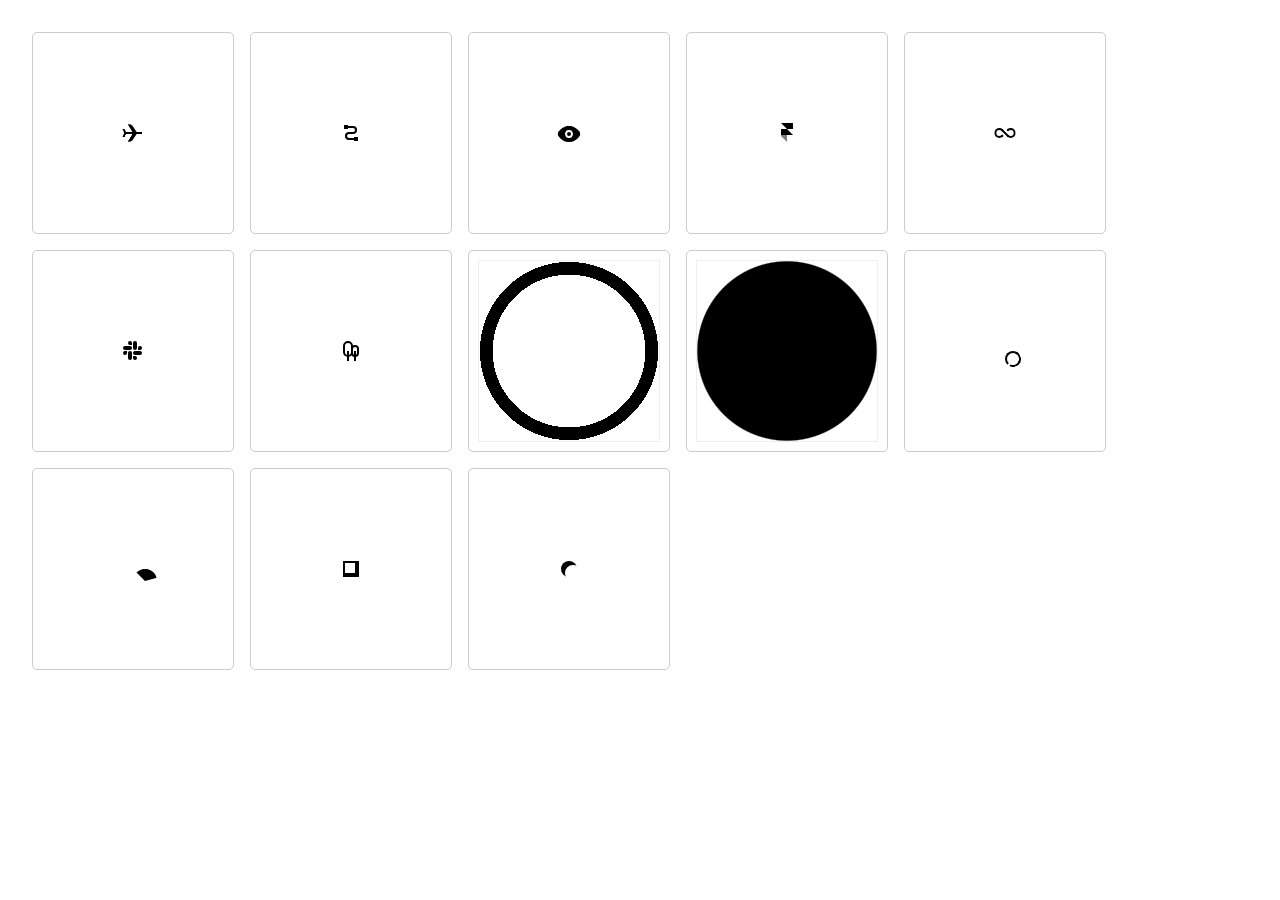
==== advanced.html @ 076ea406 "Create advanced.html" ====
<!DOCTYPE html>
<html>
<head>
  <meta charset="utf-8">
  <meta name="viewport" content="width=device-width">
  <title>CSS Icons</title>
  <link rel="stylesheet" href="styles.css">
  <style>
    .gg-airplane {
      box-sizing: border-box;
      position: relative;
      display: block;
      width: 18px;
      height: 18px;
      transform: scale(var(--ggs, 1));
      background:
        linear-gradient(to left, currentColor 22px, transparent 0) no-repeat
          center/16px 2px,
        radial-gradient(circle, currentColor 60%, transparent 40%) no-repeat right
          center/2px 2px;
    }
    .gg-airplane::after,
    .gg-airplane::before {
      content: "";
      display: block;
      position: absolute;
      box-sizing: border-box;
      width: 10px;
      height: 8px;
      border-right: 4px solid;
    }
    .gg-airplane::before {
      border-top-right-radius: 2px;
      top: 0;
      transform: perspective(10px) rotateX(10deg) skewX(30deg);
      box-shadow: -4px 3px 0 -2px;
    }
    .gg-airplane::after {
      border-bottom-right-radius: 2px;
      bottom: 0;
      transform: perspective(10px) rotateX(-10deg) skewX(-30deg);
      box-shadow: -4px -3px 0 -2px;
    }

    .gg-attribution {
      display: block;
      box-sizing: border-box;
      transform: scale(var(--ggs, 1));
      width: 16px;
      height: 18px;
      background:
        linear-gradient(to left, currentColor 14px, transparent 0) no-repeat 1px 2px/8px
          2px,
        linear-gradient(to left, currentColor 14px, transparent 0) no-repeat 6px
          14px/6px 2px,
        radial-gradient(circle, currentColor 60%, transparent 40%) no-repeat 10px
          12px/6px 6px,
        radial-gradient(circle, currentColor 60%, transparent 40%) no-repeat 0 0/6px
          6px;
    }
    .gg-attribution::after,
    .gg-attribution::before {
      content: "";
      display: block;
      box-sizing: border-box;
      position: absolute;
      width: 8px;
      height: 8px;
      border: 2px solid;
    }
    .gg-attribution::before {
      border-right: 0;
      border-top-left-radius: 10px;
      border-bottom-left-radius: 10px;
      top: 8px;
      left: 2px;
    }
    .gg-attribution::after {
      border-left: 0;
      border-top-right-radius: 10px;
      border-bottom-right-radius: 10px;
      right: 2px;
      top: 2px;
    }

    .gg-eye-alt {
      position: relative;
      display: block;
      transform: scale(var(--ggs, 1));
      width: 24px;
      height: 18px;
      border-bottom-right-radius: 100px;
      border-bottom-left-radius: 100px;
      overflow: hidden;
      box-sizing: border-box;
    }
    .gg-eye-alt::after,
    .gg-eye-alt::before {
      content: "";
      display: block;
      border-radius: 100px;
      position: absolute;
      box-sizing: border-box;
    }
    .gg-eye-alt::after {
      top: 2px;
      box-shadow:
        inset 0 -8px 0 2px,
        inset 0 0 0 2px;
      width: 24px;
      height: 24px;
    }
    .gg-eye-alt::before {
      width: 8px;
      height: 8px;
      border: 2px solid transparent;
      box-shadow:
        inset 0 0 0 6px,
        0 0 0 4px,
        6px 0 0 0,
        -6px 0 0 0;
      bottom: 4px;
      left: 8px;
    }

    .gg-framer {
      box-sizing: border-box;
      position: relative;
      display: block;
      transform: scale(var(--ggs, 1));
      width: 12px;
      height: 20px;
      overflow: hidden;
    }
    .gg-framer::after,
    .gg-framer::before {
      content: "";
      display: block;
      box-sizing: border-box;
      position: absolute;
      background: currentColor;
    }
    .gg-framer::before {
      width: 20px;
      height: 6px;
      transform: skewX(45deg);
      top: 6px;
      left: -11px;
      box-shadow: 20px -6px 0;
    }
    .gg-framer::after {
      width: 6px;
      height: 8px;
      transform: skewY(45deg);
      bottom: 4px;
      border-top-left-radius: 4px;
      opacity: 0.5;
    }

    .gg-infinity {
      background:
        linear-gradient(to left, currentColor 5px, transparent 0) no-repeat -4px 4px/2px
          2px,
        linear-gradient(to left, currentColor 5px, transparent 0) no-repeat 4px 4px/2px
          2px;
      box-sizing: border-box;
      position: relative;
      display: block;
      transform: rotate(-45deg) scale(var(--ggs, 1));
      width: 10px;
      height: 18px;
      border: 4px solid transparent;
      box-shadow: inset 0 0 0 2px;
    }
    .gg-infinity::after,
    .gg-infinity::before {
      content: "";
      display: block;
      box-sizing: border-box;
      position: absolute;
      width: 10px;
      height: 10px;
      border: 2px solid;
      border-radius: 200px;
      transform: rotate(45deg);
    }
    .gg-infinity::after {
      border-right-color: transparent;
      left: -8px;
      top: -4px;
    }
    .gg-infinity::before {
      border-left-color: transparent;
      right: -8px;
      top: 4px;
    }

    .gg-slack {
      position: relative;
      box-sizing: border-box;
      transform: scale(var(--ggs, 1));
      display: block;
      width: 20px;
      height: 20px;
      background:
        linear-gradient(to left, currentColor 5px, transparent 0) no-repeat 7px 2px/2px
          2px,
        linear-gradient(to left, currentColor 5px, transparent 0) no-repeat 15px 7px/2px
          2px,
        linear-gradient(to left, currentColor 5px, transparent 0) no-repeat 2px 10px/2px
          2px,
        linear-gradient(to left, currentColor 5px, transparent 0) no-repeat 10px
          15px/2px 2px,
        linear-gradient(to left, currentColor 5px, transparent 0) no-repeat 10px 2px/4px
          5px,
        linear-gradient(to left, currentColor 5px, transparent 0) no-repeat 5px 12px/4px
          5px;
    }
    .gg-slack::after,
    .gg-slack::before {
      background: currentColor;
      content: "";
      position: absolute;
      box-sizing: border-box;
      display: block;
      height: 4px;
      border-radius: 22px;
    }
    .gg-slack::before {
      width: 9px;
      top: 5px;
      box-shadow: 10px 5px 0;
    }
    .gg-slack::after {
      width: 4px;
      left: 5px;
      box-shadow:
        -5px 10px 0,
        0 10px 0,
        0 15px 0,
        5px 15px 0,
        5px 5px 0,
        5px 0 0,
        10px 5px 0;
    }
    
    .gg-trees {
      box-sizing: border-box;
      position: relative;
      display: block;
      transform: scale(var(--ggs, 1));
      width: 16px;
      height: 20px;
      border-left: 4px solid transparent;
      border-right: 3px solid transparent;
      border-top: 10px solid transparent;
      box-shadow:
        inset 2px 0 0,
        inset -2px 0 0;
    }
    .gg-trees::after,
    .gg-trees::before {
      content: "";
      display: block;
      position: absolute;
      box-sizing: border-box;
      width: 10px;
      height: 16px;
      border: 2px solid;
      border-radius: 8px;
      left: -4px;
      top: -10px;
    }
    .gg-trees::after {
      width: 8px;
      height: 12px;
      top: -6px;
      left: 4px;
    }


    .bg-circle {
      width: 180px;
      height: 180px;
      border: 1px #eee solid;
      background: radial-gradient(circle, transparent 60%, black 60%, black 70%, transparent 70%) no-repeat 0px 0px/180px 180px;
    }
    .bg-disc {
      width: 180px;
      height: 180px;
      border: 1px #eee solid;
      background: radial-gradient(circle, black 70%, transparent 71%) no-repeat 0px 0px/180px 180px;
    }

    .curves {
      position: relative;
    }
    .curves::before,
    .curves::after {
      content: "";
      display: block;
      width: 12px;
      height: 12px;

      position: absolute;
      top: 0;
      left: 0;

      border: 2px black solid;
      border-right-color: transparent;
      border-bottom-color: transparent;
      border-radius: 50%;
    }
    .curves::after {
      transform: rotate(160deg);
    }

    .pies {
      position: relative;
    }
    .pies::before,
    .pies::after {
      content: "";
      display: block;
      width: 0px;
      height: 0px;

      position: absolute;
      top: 0;
      left: 0;

      border: 12px black solid;
      border-right-color: transparent;
      border-left-color: transparent;
      border-bottom-color: transparent;
      border-radius: 50%;
    }
    .pies::after {
      transform: rotate(30deg);
    }

    .bg-square {
      width: 16px;
      height: 16px;
      box-shadow: inset 2px 2px, inset -4px -4px;
    }

    .moon {
      width: 16px;
      height: 16px;
      box-shadow: inset 4px 4px;
      border-radius: 50%;
    }
  </style>
</head>

<body>
  <main>
    <ul class="icons_list">
      <!-- complex transforms -->
      <li><span class="gg-airplane"></span></li>
      <!-- linear and radial gradients and curves -->
      <li><span class="gg-attribution"></span></li>
      <!-- complex inner shadows -->
      <li><span class="gg-eye-alt"></span></li>
      <!-- overflow hidden and skew -->
      <li><span class="gg-framer"></span></li>
      <!-- multiple methods: linear gradient, inset shadow, transforms -->
      <li><span class="gg-infinity"></span></li>
      <!-- creative linear gradient -->
      <li><span class="gg-slack"></span></li>
      <!-- inset shadow -->
      <li><span class="gg-trees"></span></li>

      <li><span class="bg-circle"></span></li>
      <li><span class="bg-disc"></span></li>
      <li><span class="curves"></span></li>
      <li><span class="pies"></span></li>
      <li><span class="bg-square"></span></li>
      <li><span class="moon"></span></li>
    </ul>
  </main>
</body>
</html>
---- styles.css ----
html {
  font-family: system-ui, -apple-system, BlinkMacSystemFont, 'Segoe UI', Roboto, Oxygen, Ubuntu, Cantarell, 'Open Sans', 'Helvetica Neue', sans-serif;
}

body {
  display: flex;
  flex-direction: column;
  justify-content: space-between;
  height: 100vh;
  padding: 0;
  margin: 0;
}

.icons_list {
  all: unset;
  list-style-type: none;

  padding: 2em;
  display: flex;
  /* flex-direction: column; */
  align-items: stretch;
  flex-wrap: wrap;
  gap: 1em;

  & li {
    border: 1px #00000033 solid;
    border-radius: 5px;
    align-items: center;
    justify-content: center;
    display: flex;
    width: 200px;
    height: 200px;
    position: relative;

    &::before {
      content: attr(data-icon);
      display: block;
      position: absolute;
      bottom: -0.5em;
      font-size: smaller;
      color: #aaa;
      background: white;
      padding: 0 1em;
    }
  }
}

footer {
  padding: 1em;
  background-color: #eeeeee;
  font-size: small;
}
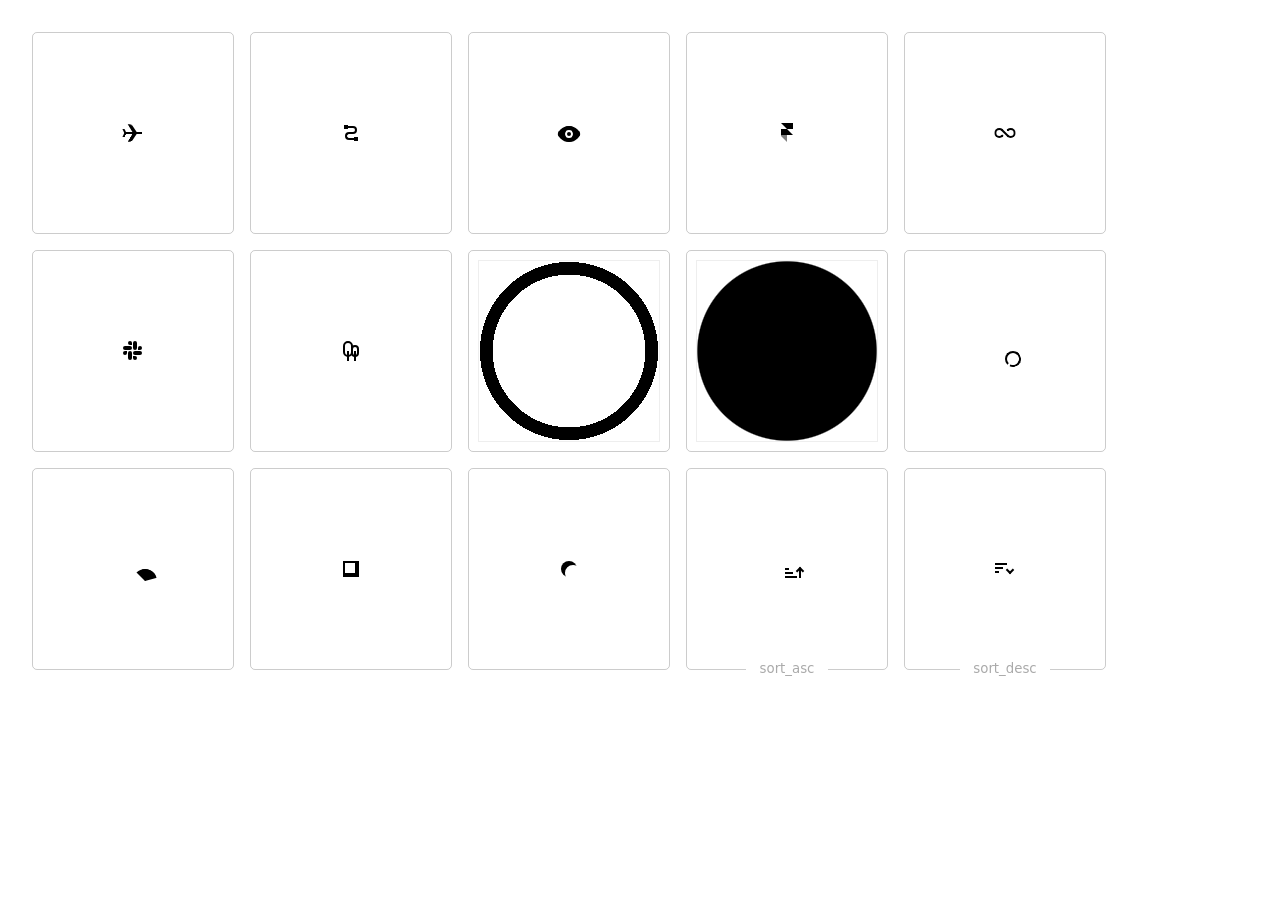
==== commit db5801ba: "Move sort icons to advanced" ====
--- a/advanced.html
+++ b/advanced.html
@@ -350,6 +350,72 @@
       height: 16px;
       box-shadow: inset 4px 4px;
       border-radius: 50%;
+    }
+
+    /* draw progresively by duplicating a single element with box-shadow */
+    [data-icon="sort_asc"] span {
+      width: 4px;
+      height: 2px;
+      background-color: black;
+
+      box-shadow: 0 4px, 4px 4px, 0 8px, 4px 8px, 8px 8px;
+
+      position: relative;
+
+      &::before {
+        content: "";
+        display: block;
+        height: 10px;
+        width: 2px;
+        background-color: black;
+        position: absolute;
+        right: -12px;
+        top: 0;
+      }
+      
+      &::after {
+        content: "";
+        display: block;
+        height: 4px;
+        width: 4px;
+        border-top: 2px solid black;
+        border-left: 2px solid black;
+        transform: rotate(45deg);
+        position: absolute;
+        right: -14px;
+      }
+    }
+
+    /* draw the container inside and clip the excess with overflow: hidden */
+    [data-icon="sort_desc"] span {
+      width: 20px;
+      height: 12px;
+      overflow: hidden;
+
+      &::after {
+        content: "";
+        display: block;
+        width: 12px;
+        height: 2px;
+        background-color: black;
+        box-shadow: -4px 4px 0, -8px 8px 0;
+      }
+
+      background: linear-gradient(to bottom, black) no-repeat 14px 0px/2px 10px;
+      position: relative;
+
+      &::before {
+        content: "";
+        display: block;
+        height: 4px;
+        width: 4px;
+        border-top: 2px solid black;
+        border-left: 2px solid black;
+        transform: rotate(-135deg);
+        position: absolute;
+        left: 12px;
+        bottom: 2px;
+      }
     }
   </style>
 </head>
@@ -378,6 +444,9 @@
       <li><span class="pies"></span></li>
       <li><span class="bg-square"></span></li>
       <li><span class="moon"></span></li>
+
+      <li data-icon="sort_asc"><span></span></li>
+      <li data-icon="sort_desc"><span></span></li>
     </ul>
   </main>
 </body>
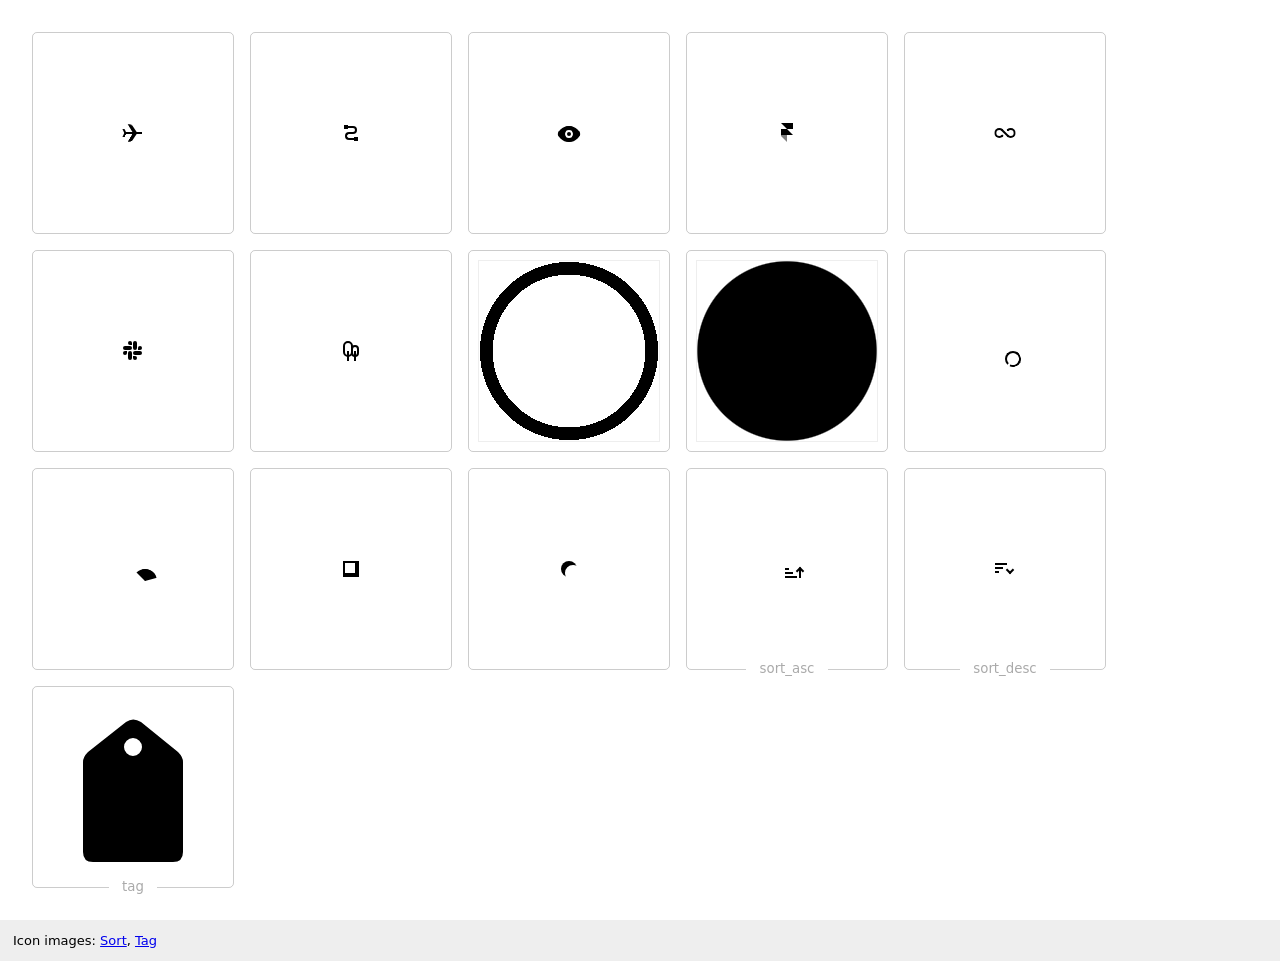
==== commit 34d0f9ca: "Move tag icon to advanced" ====
--- a/advanced.html
+++ b/advanced.html
@@ -417,6 +417,20 @@
         bottom: 2px;
       }
     }
+
+    [data-icon="tag"] span {
+      width: 100px;
+      height: 150px;
+      background-color: black;
+      clip-path: path("M 10,150 Q 0,150 0,140 V 50 Q 0,45 5,40 L 43,10 Q 50,5 58,10 L 95,40 Q 100,45 100,50 V 140 Q 100,150 90,150 H 10 M 50 35 m 9,0 a 9,9 0 1,0 -18,0 a 9,9 0 1,0 18,0 Z");
+      /*
+      circle
+      M cx cy
+      m r, 0
+      a r,r 0 1,0 -(r * 2),0
+      a r,r 0 1,0  (r * 2),0
+      */
+    }
   </style>
 </head>
 
@@ -447,7 +461,14 @@
 
       <li data-icon="sort_asc"><span></span></li>
       <li data-icon="sort_desc"><span></span></li>
+      <li data-icon="tag"><span></span></li>
     </ul>
   </main>
+
+  <footer>
+    Icon images:
+    <a href="https://img.icons8.com/win10/1200/generic-sorting-2.jpg">Sort</a>,
+    <a href="https://images.icon-icons.com/2248/PNG/512/tag_icon_135119.png">Tag</a>
+</footer>
 </body>
 </html>
